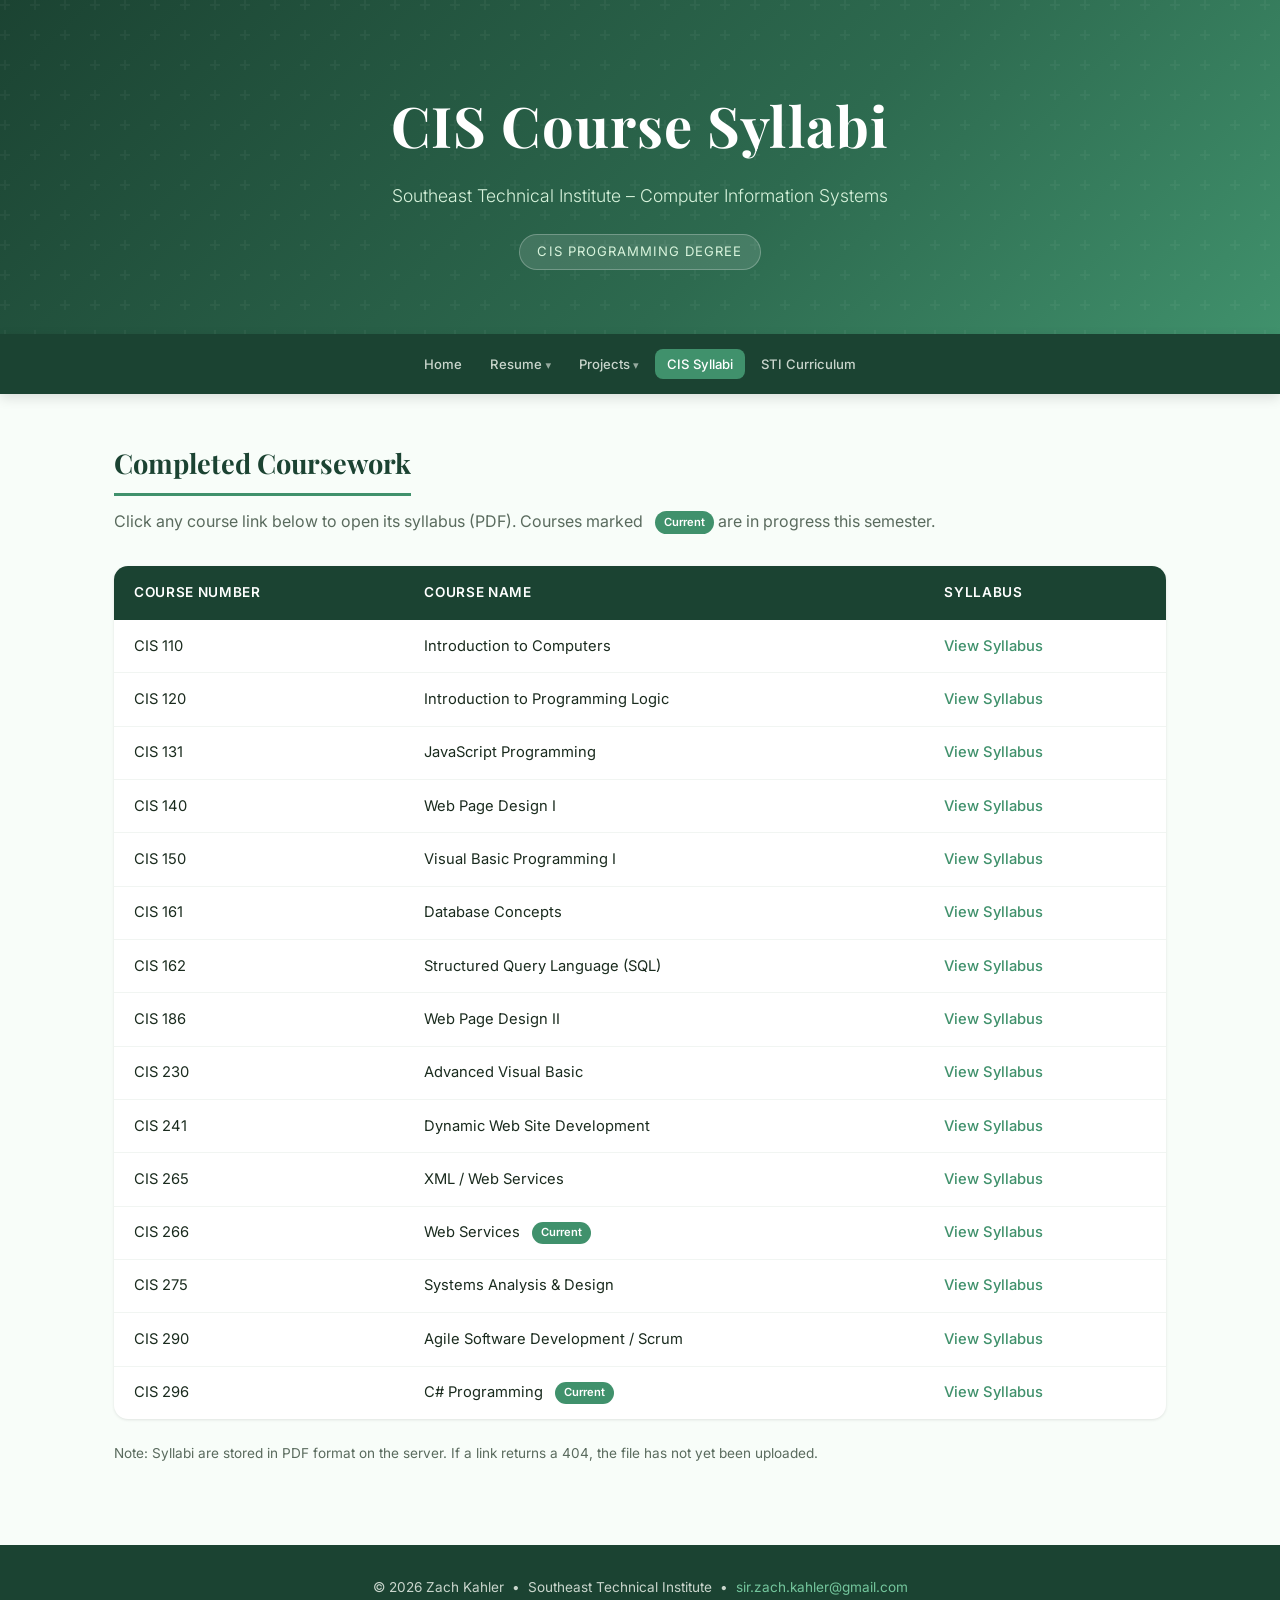
==== CIS_Syllabi.html @ d3eefd61 "Initial portfolio upload" ====
<!DOCTYPE html>
<html lang="en">
<head>
  <meta charset="UTF-8" />
  <meta name="viewport" content="width=device-width, initial-scale=1.0" />
  <title>CIS Syllabi – Zach Kahler</title>
  <link rel="stylesheet" href="style.css" />
</head>
<body>

  <!-- ── Hero ── -->
  <header class="hero">
    <h1>CIS Course Syllabi</h1>
    <p class="subtitle">Southeast Technical Institute &ndash; Computer Information Systems</p>
    <div class="hero-badge">CIS Programming Degree</div>
  </header>

  <!-- ── Navigation ── -->
  <nav>
    <div class="nav-inner">
      <ul class="nav-links">
        <li><a href="index.html">Home</a></li>
        <li class="nav-dropdown">
          <a href="ZachKahlerResume.pdf" target="_blank">Resume</a>
          <ul class="dropdown-menu">
            <li><a href="ZachKahlerResume.pdf" target="_blank">PDF Resume</a></li>
            <li><a href="ZachKahlerResume_Matrix.html" target="_blank">HTML Resume</a></li>
          </ul>
        </li>
        <li class="nav-dropdown">
          <a href="projects.html">Projects</a>
          <ul class="dropdown-menu">
            <li><a href="projects.html">Advanced Projects</a></li>
            <li><a href="csharp_projects.html">C# Projects</a></li>
            <li><a href="dynamic_projects.html">Dynamic Projects</a></li>
            <li><a href="webservices_projects.html">Web Services</a></li>
          </ul>
        </li>
        <li><a href="CIS_Syllabi.html" class="active">CIS Syllabi</a></li>
        <li><a href="http://catalog.southeasttech.edu/preview_program.php?catoid=17&poid=2004&hl=%22programming%22" target="_blank">STI Curriculum</a></li>
      </ul>
    </div>
  </nav>

  <!-- ── Main Content ── -->
  <main>
    <h2 class="section-title">Completed Coursework</h2>
    <p class="section-subtitle">
      Click any course link below to open its syllabus (PDF). Courses marked
      <span class="badge-current">Current</span> are in progress this semester.
    </p>

    <table class="syllabi-table">
      <thead>
        <tr>
          <th>Course Number</th>
          <th>Course Name</th>
          <th>Syllabus</th>
        </tr>
      </thead>
      <tbody>

        <!-- ── Replace each syllabi/CIS_XXX.pdf href with the actual path to your syllabus PDFs ── -->

        <tr>
          <td>CIS 110</td>
          <td>Introduction to Computers</td>
          <td><a href="syllabi/CIS_110.pdf" target="_blank">View Syllabus</a></td>
        </tr>
        <tr>
          <td>CIS 120</td>
          <td>Introduction to Programming Logic</td>
          <td><a href="syllabi/CIS_120.pdf" target="_blank">View Syllabus</a></td>
        </tr>
        <tr>
          <td>CIS 131</td>
          <td>JavaScript Programming</td>
          <td><a href="syllabi/CIS_131.pdf" target="_blank">View Syllabus</a></td>
        </tr>
        <tr>
          <td>CIS 140</td>
          <td>Web Page Design I</td>
          <td><a href="syllabi/CIS_140.pdf" target="_blank">View Syllabus</a></td>
        </tr>
        <tr>
          <td>CIS 150</td>
          <td>Visual Basic Programming I</td>
          <td><a href="syllabi/CIS_150.pdf" target="_blank">View Syllabus</a></td>
        </tr>
        <tr>
          <td>CIS 161</td>
          <td>Database Concepts</td>
          <td><a href="syllabi/CIS_161.pdf" target="_blank">View Syllabus</a></td>
        </tr>
        <tr>
          <td>CIS 162</td>
          <td>Structured Query Language (SQL)</td>
          <td><a href="syllabi/CIS_162.pdf" target="_blank">View Syllabus</a></td>
        </tr>
        <tr>
          <td>CIS 186</td>
          <td>Web Page Design II</td>
          <td><a href="syllabi/CIS_186.pdf" target="_blank">View Syllabus</a></td>
        </tr>
        <tr>
          <td>CIS 230</td>
          <td>Advanced Visual Basic</td>
          <td><a href="syllabi/CIS_230.pdf" target="_blank">View Syllabus</a></td>
        </tr>
        <tr>
          <td>CIS 241</td>
          <td>Dynamic Web Site Development</td>
          <td><a href="syllabi/CIS_241.pdf" target="_blank">View Syllabus</a></td>
        </tr>
        <tr>
          <td>CIS 265</td>
          <td>XML / Web Services</td>
          <td><a href="syllabi/CIS_265.pdf" target="_blank">View Syllabus</a></td>
        </tr>
        <tr>
          <td>CIS 266</td>
          <td>Web Services <span class="badge-current">Current</span></td>
          <td><a href="syllabi/CIS_266.pdf" target="_blank">View Syllabus</a></td>
        </tr>
        <tr>
          <td>CIS 275</td>
          <td>Systems Analysis &amp; Design</td>
          <td><a href="syllabi/CIS_275.pdf" target="_blank">View Syllabus</a></td>
        </tr>
        <tr>
          <td>CIS 290</td>
          <td>Agile Software Development / Scrum</td>
          <td><a href="syllabi/CIS_290.pdf" target="_blank">View Syllabus</a></td>
        </tr>
        <tr>
          <td>CIS 296</td>
          <td>C# Programming <span class="badge-current">Current</span></td>
          <td><a href="syllabi/CIS_296.pdf" target="_blank">View Syllabus</a></td>
        </tr>

      </tbody>
    </table>

    <p style="margin-top:1.5rem; font-size:.85rem; color:var(--gray-600);">
      Note: Syllabi are stored in PDF format on the server. If a link returns a 404, the file has not yet been uploaded.
    </p>
  </main>

  <!-- ── Footer ── -->
  <footer>
    <p>&copy; 2026 Zach Kahler &nbsp;&bull;&nbsp; Southeast Technical Institute &nbsp;&bull;&nbsp;
      <a href="mailto:sir.zach.kahler@gmail.com">sir.zach.kahler@gmail.com</a>
    </p>
  </footer>

</body>
</html>
---- style.css ----
@import url('https://fonts.googleapis.com/css2?family=Inter:wght@300;400;500;600;700&family=Playfair+Display:wght@700&display=swap');

:root {
  --green-dark:   #1b4332;
  --green-mid:    #2d6a4f;
  --green-accent: #40916c;
  --green-light:  #74c69d;
  --green-pale:   #d8f3dc;
  --white:        #ffffff;
  --off-white:    #f8fdf9;
  --gray-100:     #f1f5f2;
  --gray-300:     #c9d5cc;
  --gray-600:     #5a6b5e;
  --gray-900:     #1a2b1e;
  --shadow-sm:    0 1px 3px rgba(0,0,0,.10);
  --shadow-md:    0 4px 12px rgba(0,0,0,.12);
  --shadow-lg:    0 8px 28px rgba(0,0,0,.15);
  --radius:       8px;
  --radius-lg:    14px;
}

*, *::before, *::after { box-sizing: border-box; margin: 0; padding: 0; }

html { scroll-behavior: smooth; }

body {
  font-family: 'Inter', system-ui, sans-serif;
  background: var(--off-white);
  color: var(--gray-900);
  line-height: 1.6;
}

/* ── Navigation ─────────────────────────────── */
nav {
  position: sticky;
  top: 0;
  z-index: 100;
  background: var(--green-dark);
  box-shadow: var(--shadow-md);
}

.nav-inner {
  max-width: 1100px;
  margin: 0 auto;
  padding: 0 1.5rem;
  display: flex;
  align-items: center;
  justify-content: center;
  height: 60px;
}

.nav-brand {
  font-family: 'Playfair Display', serif;
  color: var(--green-light);
  font-size: 1.15rem;
  text-decoration: none;
  letter-spacing: .03em;
  white-space: nowrap;
}

.nav-links {
  display: flex;
  list-style: none;
  gap: .25rem;
  flex-wrap: wrap;
}

.nav-links a {
  color: var(--gray-300);
  text-decoration: none;
  font-size: .82rem;
  font-weight: 500;
  padding: .45rem .75rem;
  border-radius: var(--radius);
  transition: background .18s, color .18s;
  white-space: nowrap;
}

.nav-links a:hover,
.nav-links a.active {
  background: var(--green-accent);
  color: var(--white);
}

/* ── Dropdown ────────────────────────────────── */
.nav-dropdown {
  position: relative;
}

.nav-dropdown > a::after {
  content: ' ▾';
  font-size: .7rem;
  opacity: .7;
}

.dropdown-menu {
  display: none;
  position: absolute;
  top: calc(100% + 4px);
  left: 0;
  background: var(--green-dark);
  border: 1px solid rgba(255,255,255,.1);
  border-radius: var(--radius);
  box-shadow: var(--shadow-lg);
  list-style: none;
  min-width: 170px;
  padding: .3rem 0;
  z-index: 200;
}

.nav-dropdown:hover .dropdown-menu {
  display: block;
}

.dropdown-menu li a {
  display: block;
  padding: .5rem 1rem;
  border-radius: 0;
  white-space: nowrap;
}

.dropdown-menu li a:hover {
  background: var(--green-accent);
  color: var(--white);
}

/* ── Hero / Header ───────────────────────────── */
header.hero {
  background: linear-gradient(135deg, var(--green-dark) 0%, var(--green-mid) 60%, var(--green-accent) 100%);
  color: var(--white);
  padding: 5rem 1.5rem 4rem;
  text-align: center;
  position: relative;
  overflow: hidden;
}

header.hero::before {
  content: '';
  position: absolute;
  inset: 0;
  background: url("data:image/svg+xml,%3Csvg width='60' height='60' viewBox='0 0 60 60' xmlns='http://www.w3.org/2000/svg'%3E%3Cg fill='none' fill-rule='evenodd'%3E%3Cg fill='%23ffffff' fill-opacity='0.04'%3E%3Cpath d='M36 34v-4h-2v4h-4v2h4v4h2v-4h4v-2h-4zm0-30V0h-2v4h-4v2h4v4h2V6h4V4h-4zM6 34v-4H4v4H0v2h4v4h2v-4h4v-2H6zM6 4V0H4v4H0v2h4v4h2V6h4V4H6z'/%3E%3C/g%3E%3C/g%3E%3C/svg%3E");
}

header.hero h1 {
  font-family: 'Playfair Display', serif;
  font-size: clamp(2.2rem, 5vw, 3.5rem);
  letter-spacing: .02em;
  position: relative;
}

header.hero p.subtitle {
  margin-top: .75rem;
  font-size: 1.1rem;
  color: var(--green-pale);
  font-weight: 300;
  position: relative;
}

header.hero .hero-badge {
  display: inline-block;
  margin-top: 1.5rem;
  padding: .4rem 1.1rem;
  background: rgba(255,255,255,.12);
  border: 1px solid rgba(255,255,255,.25);
  border-radius: 50px;
  font-size: .82rem;
  letter-spacing: .08em;
  text-transform: uppercase;
  color: var(--green-pale);
  position: relative;
}

/* ── Page Content Container ──────────────────── */
main {
  max-width: 1100px;
  margin: 0 auto;
  padding: 3rem 1.5rem 5rem;
}

/* ── Section Headings ────────────────────────── */
.section-title {
  font-family: 'Playfair Display', serif;
  font-size: 1.7rem;
  color: var(--green-dark);
  margin-bottom: .4rem;
  padding-bottom: .5rem;
  border-bottom: 3px solid var(--green-accent);
  display: inline-block;
}

.section-subtitle {
  color: var(--gray-600);
  margin-bottom: 2rem;
  margin-top: .4rem;
}

/* ── Cards ───────────────────────────────────── */
.card-grid {
  display: grid;
  grid-template-columns: repeat(auto-fill, minmax(280px, 1fr));
  gap: 1.5rem;
  margin-top: 1.5rem;
}

.card {
  background: var(--white);
  border-radius: var(--radius-lg);
  padding: 1.75rem;
  box-shadow: var(--shadow-sm);
  border: 1px solid var(--gray-100);
  transition: transform .2s, box-shadow .2s;
}

.card:hover {
  transform: translateY(-3px);
  box-shadow: var(--shadow-md);
}

.card-icon {
  width: 48px;
  height: 48px;
  border-radius: var(--radius);
  background: var(--green-pale);
  display: flex;
  align-items: center;
  justify-content: center;
  margin-bottom: 1rem;
  font-size: 1.4rem;
}

.card h3 {
  font-size: 1.05rem;
  font-weight: 600;
  color: var(--green-dark);
  margin-bottom: .5rem;
}

.card p {
  font-size: .9rem;
  color: var(--gray-600);
  line-height: 1.55;
}

/* ── Buttons / Links ─────────────────────────── */
.btn {
  display: inline-flex;
  align-items: center;
  gap: .45rem;
  margin-top: 1.1rem;
  padding: .55rem 1.2rem;
  background: var(--green-accent);
  color: var(--white);
  text-decoration: none;
  border-radius: var(--radius);
  font-size: .85rem;
  font-weight: 600;
  transition: background .18s, transform .15s;
}

.btn:hover {
  background: var(--green-mid);
  transform: translateY(-1px);
}

.btn-outline {
  background: transparent;
  color: var(--green-accent);
  border: 2px solid var(--green-accent);
}

.btn-outline:hover {
  background: var(--green-pale);
  color: var(--green-mid);
}

/* ── About / Bio Section ─────────────────────── */
.bio-block {
  background: var(--white);
  border-radius: var(--radius-lg);
  padding: 2.5rem;
  box-shadow: var(--shadow-sm);
  border-left: 5px solid var(--green-accent);
  margin-top: 1.5rem;
}

.bio-block p {
  color: var(--gray-600);
  font-size: .97rem;
  line-height: 1.75;
}

/* ── Skills Chips ────────────────────────────── */
.chip-list {
  display: flex;
  flex-wrap: wrap;
  gap: .5rem;
  margin-top: 1rem;
}

.chip {
  background: var(--green-pale);
  color: var(--green-dark);
  padding: .3rem .8rem;
  border-radius: 50px;
  font-size: .8rem;
  font-weight: 500;
}

/* ── Syllabus Table ──────────────────────────── */
.syllabi-table {
  width: 100%;
  border-collapse: collapse;
  margin-top: 1.5rem;
  background: var(--white);
  border-radius: var(--radius-lg);
  overflow: hidden;
  box-shadow: var(--shadow-sm);
}

.syllabi-table thead {
  background: var(--green-dark);
  color: var(--white);
}

.syllabi-table th {
  padding: 1rem 1.25rem;
  text-align: left;
  font-size: .85rem;
  font-weight: 600;
  letter-spacing: .05em;
  text-transform: uppercase;
}

.syllabi-table td {
  padding: .9rem 1.25rem;
  font-size: .92rem;
  border-bottom: 1px solid var(--gray-100);
  vertical-align: middle;
}

.syllabi-table tbody tr:last-child td { border-bottom: none; }

.syllabi-table tbody tr:hover { background: var(--green-pale); }

.syllabi-table a {
  color: var(--green-accent);
  text-decoration: none;
  font-weight: 500;
}

.syllabi-table a:hover {
  color: var(--green-dark);
  text-decoration: underline;
}

.badge-current {
  display: inline-block;
  padding: .15rem .55rem;
  background: var(--green-accent);
  color: var(--white);
  border-radius: 50px;
  font-size: .7rem;
  font-weight: 600;
  margin-left: .5rem;
  vertical-align: middle;
}

/* ── Projects Page ───────────────────────────── */
.project-card {
  background: var(--white);
  border-radius: var(--radius-lg);
  overflow: hidden;
  box-shadow: var(--shadow-sm);
  border: 1px solid var(--gray-100);
  transition: transform .2s, box-shadow .2s;
}

.project-card:hover {
  transform: translateY(-3px);
  box-shadow: var(--shadow-md);
}

.project-card-header {
  background: linear-gradient(135deg, var(--green-dark), var(--green-accent));
  padding: 1.5rem;
  color: var(--white);
}

.project-card-header h3 {
  font-size: 1.1rem;
  font-weight: 600;
  margin-bottom: .25rem;
}

.project-card-header p {
  font-size: .82rem;
  color: var(--green-pale);
  opacity: .9;
}

.project-card-body {
  padding: 1.5rem;
}

.project-card-body p {
  font-size: .9rem;
  color: var(--gray-600);
  line-height: 1.6;
  margin-bottom: 1rem;
}

/* ── Footer ──────────────────────────────────── */
footer {
  background: var(--green-dark);
  color: var(--gray-300);
  text-align: center;
  padding: 2rem 1.5rem;
  font-size: .85rem;
}

footer a {
  color: var(--green-light);
  text-decoration: none;
}

footer a:hover { text-decoration: underline; }

/* ── Utility ─────────────────────────────────── */
.mt-3 { margin-top: 3rem; }
.mb-2 { margin-bottom: 2rem; }
.text-center { text-align: center; }
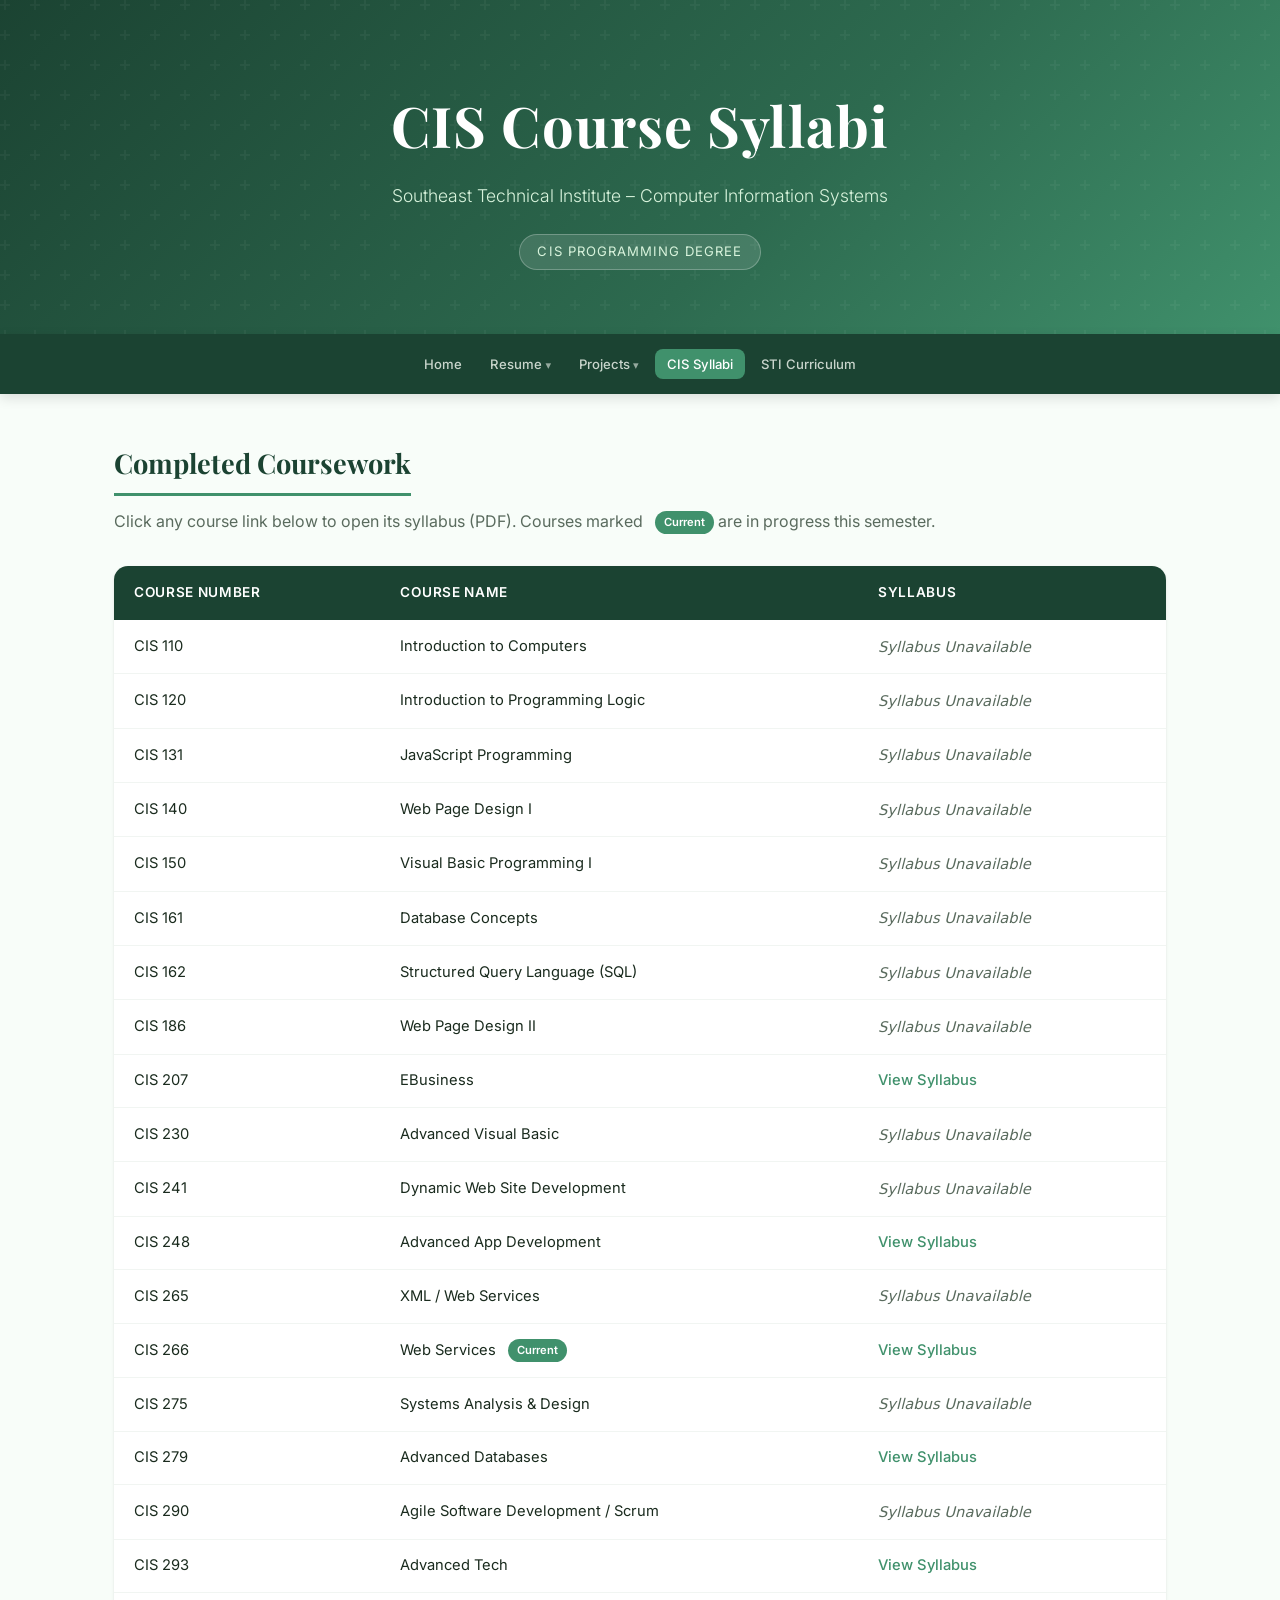
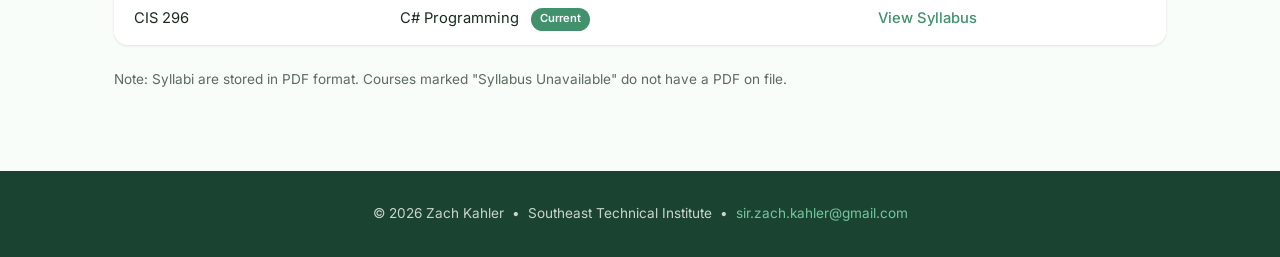
==== commit 96a41659: "Add syllabus PDFs, update syllabi page links, add GitHub Pages URLs to submission files" ====
--- a/CIS_Syllabi.html
+++ b/CIS_Syllabi.html
@@ -60,89 +60,107 @@
       </thead>
       <tbody>
 
-        <!-- ── Replace each syllabi/CIS_XXX.pdf href with the actual path to your syllabus PDFs ── -->
-
         <tr>
           <td>CIS 110</td>
           <td>Introduction to Computers</td>
-          <td><a href="syllabi/CIS_110.pdf" target="_blank">View Syllabus</a></td>
+          <td><span style="color:var(--gray-600);font-style:italic;">Syllabus Unavailable</span></td>
         </tr>
         <tr>
           <td>CIS 120</td>
           <td>Introduction to Programming Logic</td>
-          <td><a href="syllabi/CIS_120.pdf" target="_blank">View Syllabus</a></td>
+          <td><span style="color:var(--gray-600);font-style:italic;">Syllabus Unavailable</span></td>
         </tr>
         <tr>
           <td>CIS 131</td>
           <td>JavaScript Programming</td>
-          <td><a href="syllabi/CIS_131.pdf" target="_blank">View Syllabus</a></td>
+          <td><span style="color:var(--gray-600);font-style:italic;">Syllabus Unavailable</span></td>
         </tr>
         <tr>
           <td>CIS 140</td>
           <td>Web Page Design I</td>
-          <td><a href="syllabi/CIS_140.pdf" target="_blank">View Syllabus</a></td>
+          <td><span style="color:var(--gray-600);font-style:italic;">Syllabus Unavailable</span></td>
         </tr>
         <tr>
           <td>CIS 150</td>
           <td>Visual Basic Programming I</td>
-          <td><a href="syllabi/CIS_150.pdf" target="_blank">View Syllabus</a></td>
+          <td><span style="color:var(--gray-600);font-style:italic;">Syllabus Unavailable</span></td>
         </tr>
         <tr>
           <td>CIS 161</td>
           <td>Database Concepts</td>
-          <td><a href="syllabi/CIS_161.pdf" target="_blank">View Syllabus</a></td>
+          <td><span style="color:var(--gray-600);font-style:italic;">Syllabus Unavailable</span></td>
         </tr>
         <tr>
           <td>CIS 162</td>
           <td>Structured Query Language (SQL)</td>
-          <td><a href="syllabi/CIS_162.pdf" target="_blank">View Syllabus</a></td>
+          <td><span style="color:var(--gray-600);font-style:italic;">Syllabus Unavailable</span></td>
         </tr>
         <tr>
           <td>CIS 186</td>
           <td>Web Page Design II</td>
-          <td><a href="syllabi/CIS_186.pdf" target="_blank">View Syllabus</a></td>
+          <td><span style="color:var(--gray-600);font-style:italic;">Syllabus Unavailable</span></td>
+        </tr>
+        <tr>
+          <td>CIS 207</td>
+          <td>EBusiness</td>
+          <td><a href="CIS_Syllabus/CIS207_Syllabus.pdf" target="_blank">View Syllabus</a></td>
         </tr>
         <tr>
           <td>CIS 230</td>
           <td>Advanced Visual Basic</td>
-          <td><a href="syllabi/CIS_230.pdf" target="_blank">View Syllabus</a></td>
+          <td><span style="color:var(--gray-600);font-style:italic;">Syllabus Unavailable</span></td>
         </tr>
         <tr>
           <td>CIS 241</td>
           <td>Dynamic Web Site Development</td>
-          <td><a href="syllabi/CIS_241.pdf" target="_blank">View Syllabus</a></td>
+          <td><span style="color:var(--gray-600);font-style:italic;">Syllabus Unavailable</span></td>
+        </tr>
+        <tr>
+          <td>CIS 248</td>
+          <td>Advanced App Development</td>
+          <td><a href="CIS_Syllabus/CIS248_Syllabus.pdf" target="_blank">View Syllabus</a></td>
         </tr>
         <tr>
           <td>CIS 265</td>
           <td>XML / Web Services</td>
-          <td><a href="syllabi/CIS_265.pdf" target="_blank">View Syllabus</a></td>
+          <td><span style="color:var(--gray-600);font-style:italic;">Syllabus Unavailable</span></td>
         </tr>
         <tr>
           <td>CIS 266</td>
           <td>Web Services <span class="badge-current">Current</span></td>
-          <td><a href="syllabi/CIS_266.pdf" target="_blank">View Syllabus</a></td>
+          <td><a href="CIS_Syllabus/CIS266_Syllabus.pdf" target="_blank">View Syllabus</a></td>
         </tr>
         <tr>
           <td>CIS 275</td>
           <td>Systems Analysis &amp; Design</td>
-          <td><a href="syllabi/CIS_275.pdf" target="_blank">View Syllabus</a></td>
+          <td><span style="color:var(--gray-600);font-style:italic;">Syllabus Unavailable</span></td>
+        </tr>
+        <tr>
+          <td>CIS 279</td>
+          <td>Advanced Databases</td>
+          <td><a href="CIS_Syllabus/CIS279_Syllabus.pdf" target="_blank">View Syllabus</a></td>
         </tr>
         <tr>
           <td>CIS 290</td>
           <td>Agile Software Development / Scrum</td>
-          <td><a href="syllabi/CIS_290.pdf" target="_blank">View Syllabus</a></td>
+          <td><span style="color:var(--gray-600);font-style:italic;">Syllabus Unavailable</span></td>
+        </tr>
+        <tr>
+          <td>CIS 293</td>
+          <td>Advanced Tech</td>
+          <td><a href="CIS_Syllabus/CIS293_Syllabus.pdf" target="_blank">View Syllabus</a></td>
         </tr>
         <tr>
           <td>CIS 296</td>
           <td>C# Programming <span class="badge-current">Current</span></td>
-          <td><a href="syllabi/CIS_296.pdf" target="_blank">View Syllabus</a></td>
+          <td><a href="CIS_Syllabus/CIS296_Syllabus.pdf" target="_blank">View Syllabus</a></td>
         </tr>
 
       </tbody>
     </table>
 
     <p style="margin-top:1.5rem; font-size:.85rem; color:var(--gray-600);">
-      Note: Syllabi are stored in PDF format on the server. If a link returns a 404, the file has not yet been uploaded.
+      Note: Syllabi are stored in PDF format. Courses marked "Syllabus Unavailable" do not have a PDF on file.
     </p>
   </main>
 
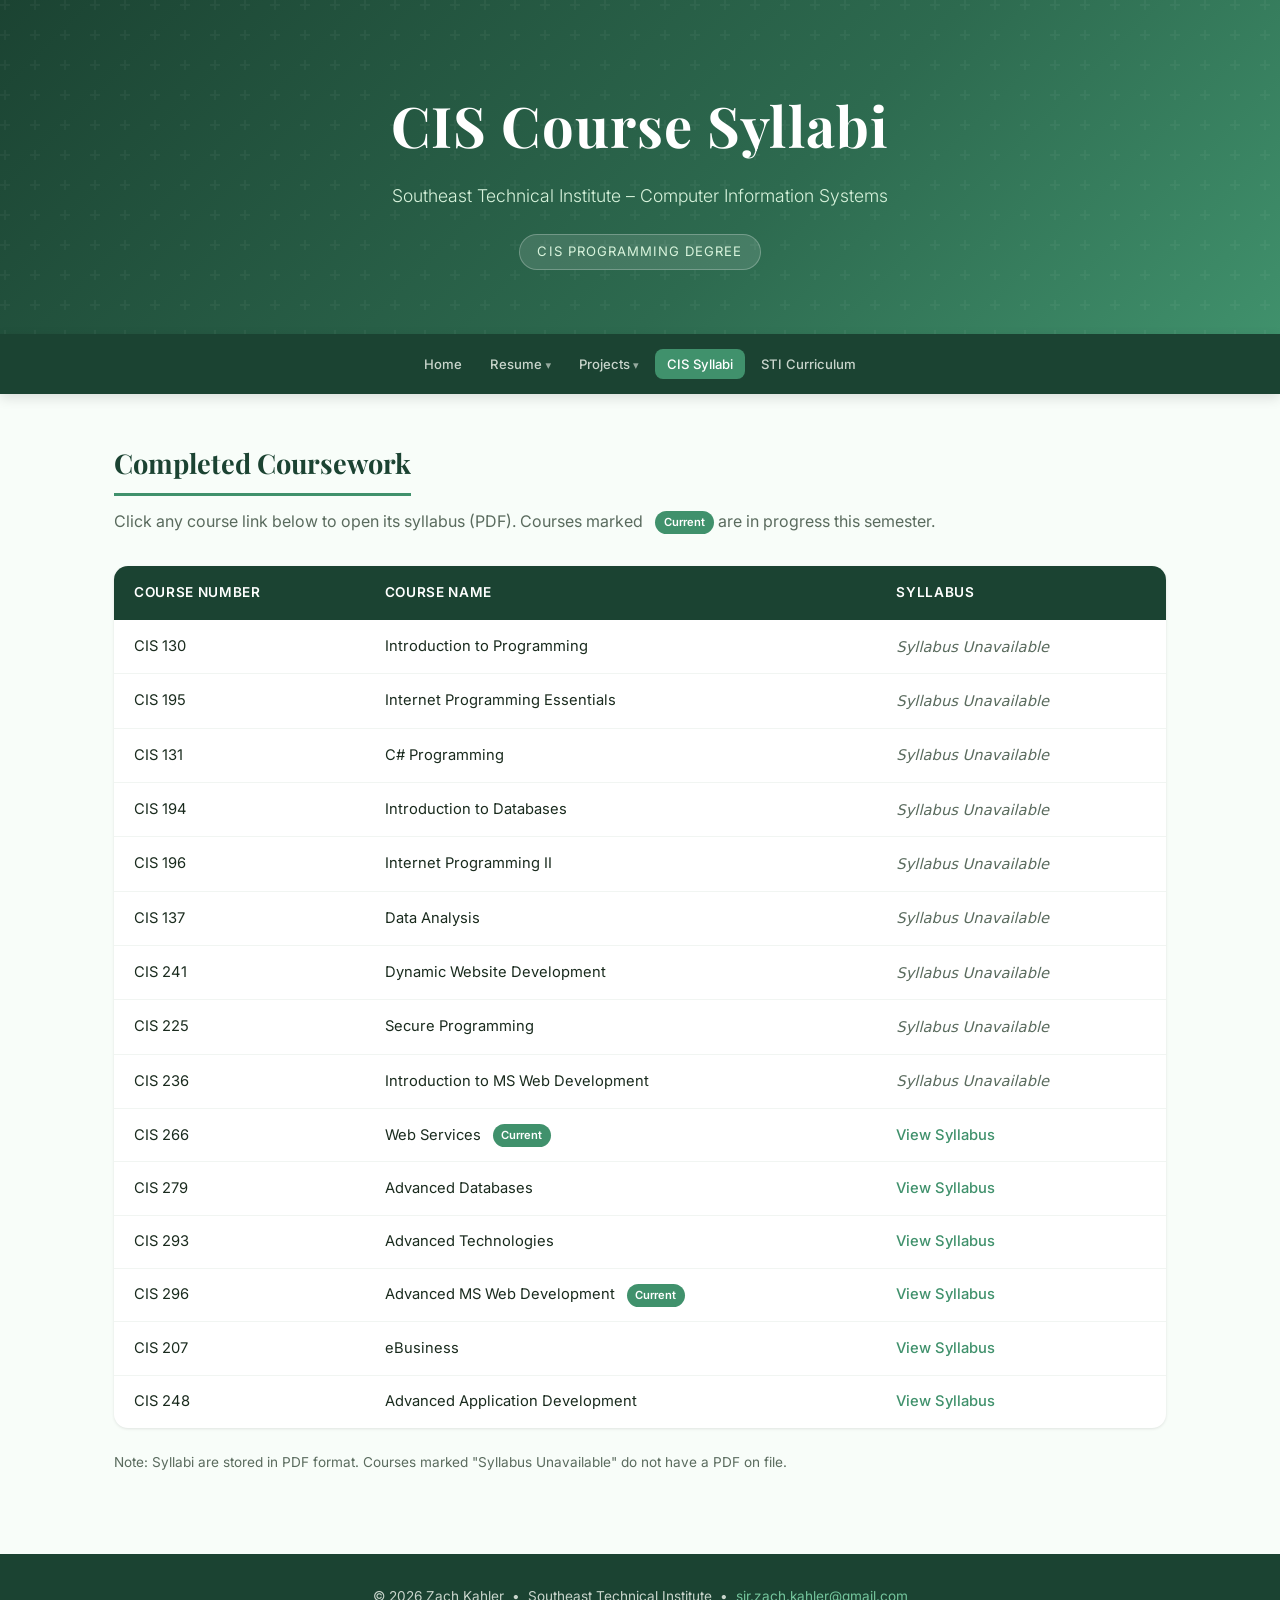
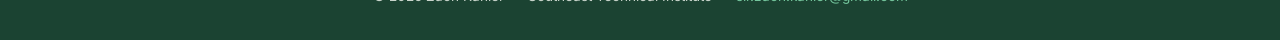
==== commit 16a02115: "Update syllabi table to match actual CIS curriculum" ====
--- a/CIS_Syllabi.html
+++ b/CIS_Syllabi.html
@@ -37,7 +37,7 @@
           </ul>
         </li>
         <li><a href="CIS_Syllabi.html" class="active">CIS Syllabi</a></li>
-        <li><a href="http://catalog.southeasttech.edu/preview_program.php?catoid=17&poid=2004&hl=%22programming%22" target="_blank">STI Curriculum</a></li>
+        <li><a href="https://catalog.southeasttech.edu/preview_program.php?catoid=33&poid=4117&hl=%22computer+programming%22&returnto=search" target="_blank">STI Curriculum</a></li>
       </ul>
     </div>
   </nav>
@@ -61,68 +61,48 @@
       <tbody>
 
         <tr>
-          <td>CIS 110</td>
-          <td>Introduction to Computers</td>
+          <td>CIS 130</td>
+          <td>Introduction to Programming</td>
           <td><span style="color:var(--gray-600);font-style:italic;">Syllabus Unavailable</span></td>
         </tr>
         <tr>
-          <td>CIS 120</td>
-          <td>Introduction to Programming Logic</td>
+          <td>CIS 195</td>
+          <td>Internet Programming Essentials</td>
           <td><span style="color:var(--gray-600);font-style:italic;">Syllabus Unavailable</span></td>
         </tr>
         <tr>
           <td>CIS 131</td>
-          <td>JavaScript Programming</td>
+          <td>C# Programming</td>
           <td><span style="color:var(--gray-600);font-style:italic;">Syllabus Unavailable</span></td>
         </tr>
         <tr>
-          <td>CIS 140</td>
-          <td>Web Page Design I</td>
+          <td>CIS 194</td>
+          <td>Introduction to Databases</td>
           <td><span style="color:var(--gray-600);font-style:italic;">Syllabus Unavailable</span></td>
         </tr>
         <tr>
-          <td>CIS 150</td>
-          <td>Visual Basic Programming I</td>
+          <td>CIS 196</td>
+          <td>Internet Programming II</td>
           <td><span style="color:var(--gray-600);font-style:italic;">Syllabus Unavailable</span></td>
         </tr>
         <tr>
-          <td>CIS 161</td>
-          <td>Database Concepts</td>
-          <td><span style="color:var(--gray-600);font-style:italic;">Syllabus Unavailable</span></td>
-        </tr>
-        <tr>
-          <td>CIS 162</td>
-          <td>Structured Query Language (SQL)</td>
-          <td><span style="color:var(--gray-600);font-style:italic;">Syllabus Unavailable</span></td>
-        </tr>
-        <tr>
-          <td>CIS 186</td>
-          <td>Web Page Design II</td>
-          <td><span style="color:var(--gray-600);font-style:italic;">Syllabus Unavailable</span></td>
-        </tr>
-        <tr>
-          <td>CIS 207</td>
-          <td>EBusiness</td>
-          <td><a href="CIS_Syllabus/CIS207_Syllabus.pdf" target="_blank">View Syllabus</a></td>
-        </tr>
-        <tr>
-          <td>CIS 230</td>
-          <td>Advanced Visual Basic</td>
+          <td>CIS 137</td>
+          <td>Data Analysis</td>
           <td><span style="color:var(--gray-600);font-style:italic;">Syllabus Unavailable</span></td>
         </tr>
         <tr>
           <td>CIS 241</td>
-          <td>Dynamic Web Site Development</td>
+          <td>Dynamic Website Development</td>
           <td><span style="color:var(--gray-600);font-style:italic;">Syllabus Unavailable</span></td>
         </tr>
         <tr>
-          <td>CIS 248</td>
-          <td>Advanced App Development</td>
-          <td><a href="CIS_Syllabus/CIS248_Syllabus.pdf" target="_blank">View Syllabus</a></td>
+          <td>CIS 225</td>
+          <td>Secure Programming</td>
+          <td><span style="color:var(--gray-600);font-style:italic;">Syllabus Unavailable</span></td>
         </tr>
         <tr>
-          <td>CIS 265</td>
-          <td>XML / Web Services</td>
+          <td>CIS 236</td>
+          <td>Introduction to MS Web Development</td>
           <td><span style="color:var(--gray-600);font-style:italic;">Syllabus Unavailable</span></td>
         </tr>
         <tr>
@@ -131,29 +111,29 @@
           <td><a href="CIS_Syllabus/CIS266_Syllabus.pdf" target="_blank">View Syllabus</a></td>
         </tr>
         <tr>
-          <td>CIS 275</td>
-          <td>Systems Analysis &amp; Design</td>
-          <td><span style="color:var(--gray-600);font-style:italic;">Syllabus Unavailable</span></td>
-        </tr>
-        <tr>
           <td>CIS 279</td>
           <td>Advanced Databases</td>
           <td><a href="CIS_Syllabus/CIS279_Syllabus.pdf" target="_blank">View Syllabus</a></td>
         </tr>
         <tr>
-          <td>CIS 290</td>
-          <td>Agile Software Development / Scrum</td>
-          <td><span style="color:var(--gray-600);font-style:italic;">Syllabus Unavailable</span></td>
-        </tr>
-        <tr>
           <td>CIS 293</td>
-          <td>Advanced Tech</td>
+          <td>Advanced Technologies</td>
           <td><a href="CIS_Syllabus/CIS293_Syllabus.pdf" target="_blank">View Syllabus</a></td>
         </tr>
         <tr>
           <td>CIS 296</td>
-          <td>C# Programming <span class="badge-current">Current</span></td>
+          <td>Advanced MS Web Development <span class="badge-current">Current</span></td>
           <td><a href="CIS_Syllabus/CIS296_Syllabus.pdf" target="_blank">View Syllabus</a></td>
+        </tr>
+        <tr>
+          <td>CIS 207</td>
+          <td>eBusiness</td>
+          <td><a href="CIS_Syllabus/CIS207_Syllabus.pdf" target="_blank">View Syllabus</a></td>
+        </tr>
+        <tr>
+          <td>CIS 248</td>
+          <td>Advanced Application Development</td>
+          <td><a href="CIS_Syllabus/CIS248_Syllabus.pdf" target="_blank">View Syllabus</a></td>
         </tr>
 
       </tbody>
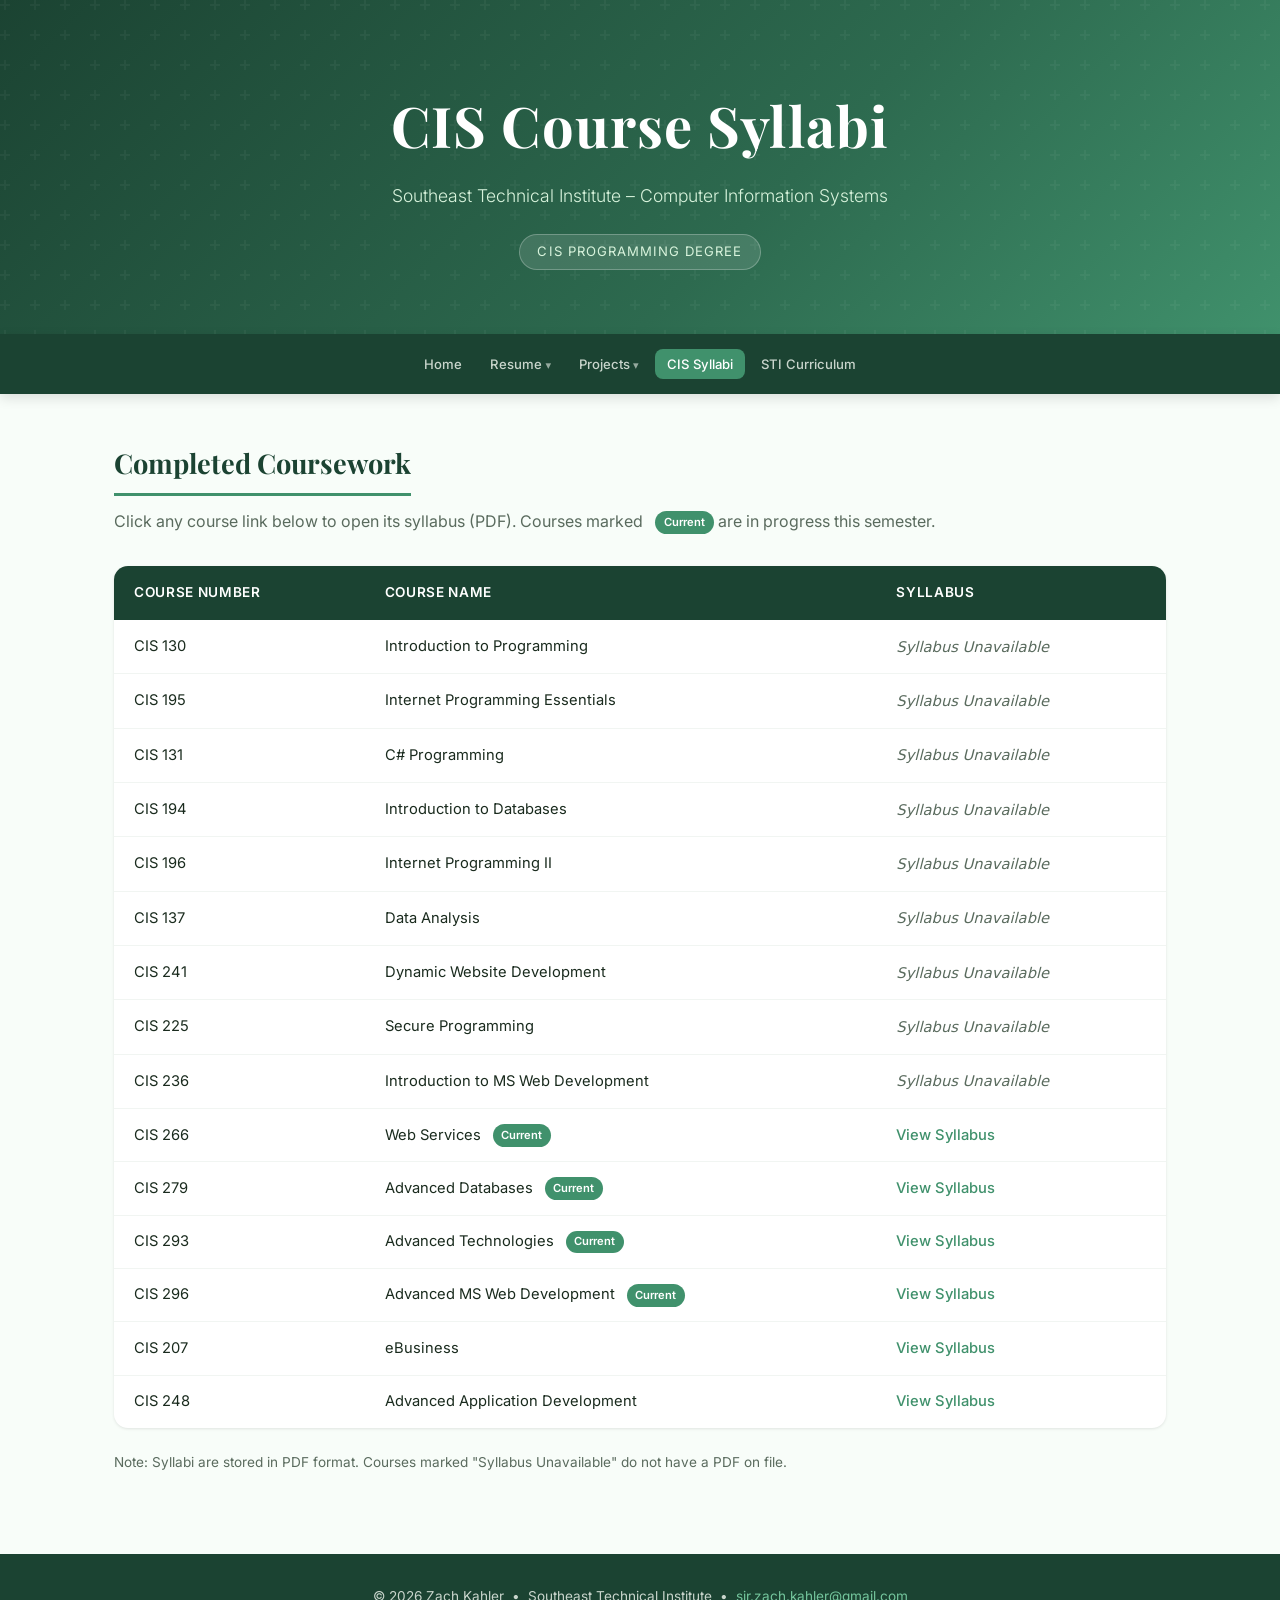
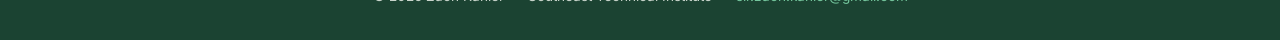
==== commit 25b3e5af: "Mark CIS 279 and CIS 293 as current semester courses Co-Authored-By: Claude Sonnet 4.6 <noreply@anth" ====
--- a/CIS_Syllabi.html
+++ b/CIS_Syllabi.html
@@ -28,7 +28,7 @@
           </ul>
         </li>
         <li class="nav-dropdown">
-          <a href="projects.html">Projects</a>
+          <a href="all_projects.html">Projects</a>
           <ul class="dropdown-menu">
             <li><a href="projects.html">Advanced Projects</a></li>
             <li><a href="csharp_projects.html">C# Projects</a></li>
@@ -112,12 +112,12 @@
         </tr>
         <tr>
           <td>CIS 279</td>
-          <td>Advanced Databases</td>
+          <td>Advanced Databases <span class="badge-current">Current</span></td>
           <td><a href="CIS_Syllabus/CIS279_Syllabus.pdf" target="_blank">View Syllabus</a></td>
         </tr>
         <tr>
           <td>CIS 293</td>
-          <td>Advanced Technologies</td>
+          <td>Advanced Technologies <span class="badge-current">Current</span></td>
           <td><a href="CIS_Syllabus/CIS293_Syllabus.pdf" target="_blank">View Syllabus</a></td>
         </tr>
         <tr>
--- a/style.css
+++ b/style.css
@@ -425,6 +425,195 @@
 
 footer a:hover { text-decoration: underline; }
 
+/* ── Screenshot Gallery ──────────────────────── */
+.screenshot-grid {
+  display: grid;
+  grid-template-columns: repeat(auto-fill, minmax(320px, 1fr));
+  gap: 1.5rem;
+  margin-top: 1.5rem;
+}
+
+.screenshot-item {
+  background: var(--white);
+  border-radius: var(--radius-lg);
+  overflow: hidden;
+  box-shadow: var(--shadow-sm);
+  border: 1px solid var(--gray-100);
+  transition: transform .2s, box-shadow .2s;
+}
+
+.screenshot-item:hover {
+  transform: translateY(-3px);
+  box-shadow: var(--shadow-md);
+}
+
+.screenshot-item img {
+  width: 100%;
+  height: 220px;
+  object-fit: cover;
+  object-position: top;
+  display: block;
+  border-bottom: 1px solid var(--gray-100);
+}
+
+.screenshot-placeholder {
+  width: 100%;
+  height: 220px;
+  background: var(--gray-100);
+  display: flex;
+  flex-direction: column;
+  align-items: center;
+  justify-content: center;
+  gap: .5rem;
+  color: var(--gray-600);
+  font-size: .8rem;
+  border-bottom: 1px solid var(--gray-100);
+}
+
+.screenshot-placeholder span {
+  font-size: 2rem;
+}
+
+.screenshot-caption {
+  padding: .75rem 1rem;
+  font-size: .85rem;
+  font-weight: 500;
+  color: var(--gray-900);
+}
+
+.screenshot-caption p {
+  font-size: .78rem;
+  color: var(--gray-600);
+  margin-top: .2rem;
+  font-weight: 400;
+}
+
+/* ── Code Block ──────────────────────────────── */
+.code-grid {
+  display: grid;
+  grid-template-columns: repeat(auto-fill, minmax(320px, 1fr));
+  gap: 1.5rem;
+  margin-top: 1.5rem;
+}
+
+.code-item {
+  background: var(--white);
+  border-radius: var(--radius-lg);
+  overflow: hidden;
+  box-shadow: var(--shadow-sm);
+  border: 1px solid var(--gray-100);
+  transition: transform .2s, box-shadow .2s;
+}
+
+.code-item:hover {
+  transform: translateY(-3px);
+  box-shadow: var(--shadow-md);
+}
+
+.code-item img {
+  width: 100%;
+  height: 200px;
+  object-fit: cover;
+  object-position: top;
+  display: block;
+  border-bottom: 1px solid var(--gray-100);
+}
+
+.code-item .screenshot-placeholder {
+  height: 200px;
+}
+
+.code-caption {
+  padding: .75rem 1rem;
+}
+
+.code-caption strong {
+  font-size: .85rem;
+  color: var(--green-dark);
+  display: block;
+  margin-bottom: .25rem;
+}
+
+.code-caption p {
+  font-size: .78rem;
+  color: var(--gray-600);
+  line-height: 1.55;
+}
+
+/* ── Project Description Block ───────────────── */
+.project-desc {
+  background: var(--white);
+  border-radius: var(--radius-lg);
+  padding: 2rem;
+  box-shadow: var(--shadow-sm);
+  border: 1px solid var(--gray-100);
+  margin-top: 1.5rem;
+}
+
+.project-desc p {
+  color: var(--gray-600);
+  font-size: .95rem;
+  line-height: 1.75;
+  margin-bottom: 1rem;
+}
+
+.project-desc p:last-child { margin-bottom: 0; }
+
+/* ── Lightbox ────────────────────────────────── */
+.screenshot-item img,
+.code-item img {
+  cursor: zoom-in;
+}
+
+#lightbox-overlay {
+  display: none;
+  position: fixed;
+  inset: 0;
+  background: rgba(0,0,0,.88);
+  z-index: 1000;
+  align-items: center;
+  justify-content: center;
+  opacity: 0;
+  transition: opacity .25s;
+}
+
+#lightbox-overlay.active {
+  display: flex;
+  opacity: 1;
+}
+
+#lightbox-img {
+  max-width: 92vw;
+  max-height: 90vh;
+  object-fit: contain;
+  border-radius: var(--radius-lg);
+  box-shadow: 0 20px 60px rgba(0,0,0,.6);
+  cursor: default;
+}
+
+#lightbox-close {
+  position: fixed;
+  top: 1.25rem;
+  right: 1.5rem;
+  background: rgba(255,255,255,.15);
+  border: none;
+  color: var(--white);
+  font-size: 1.8rem;
+  line-height: 1;
+  width: 2.5rem;
+  height: 2.5rem;
+  border-radius: 50%;
+  cursor: pointer;
+  display: flex;
+  align-items: center;
+  justify-content: center;
+  transition: background .18s;
+}
+
+#lightbox-close:hover {
+  background: rgba(255,255,255,.3);
+}
+
 /* ── Utility ─────────────────────────────────── */
 .mt-3 { margin-top: 3rem; }
 .mb-2 { margin-bottom: 2rem; }
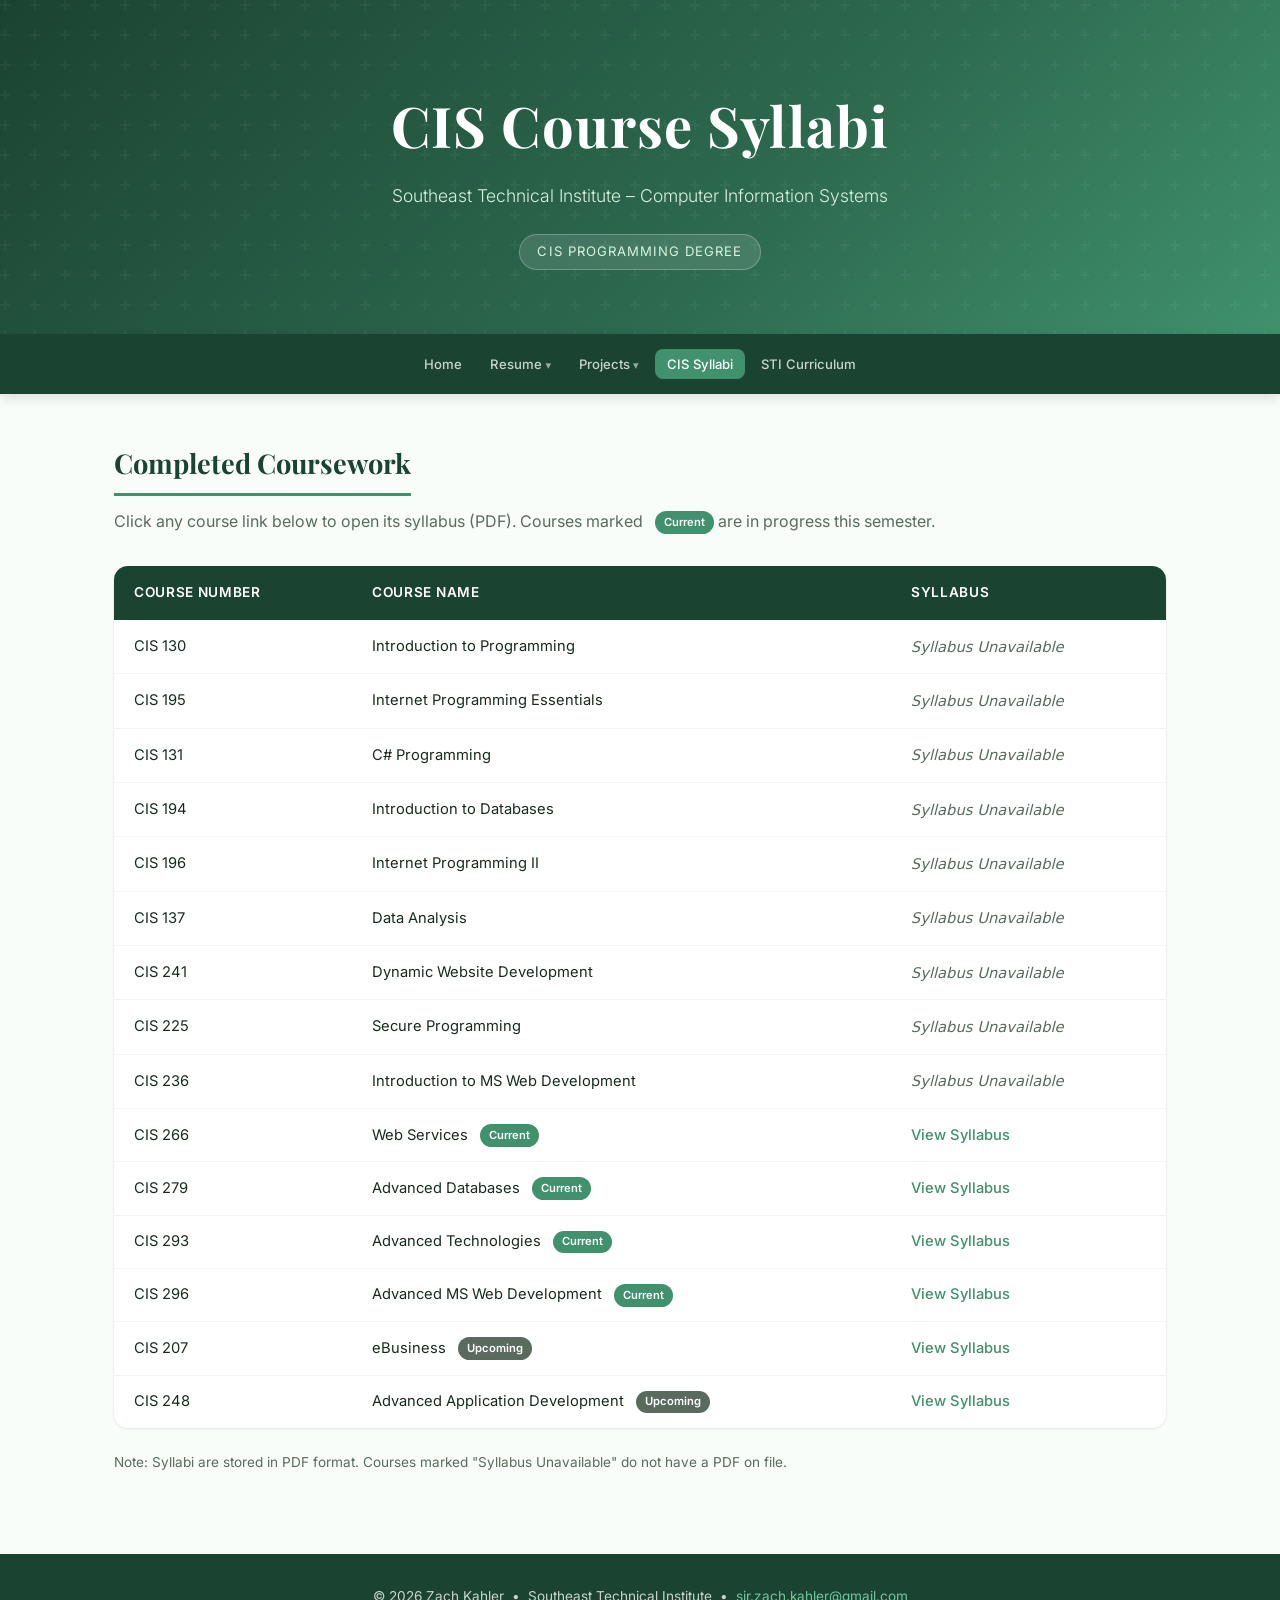
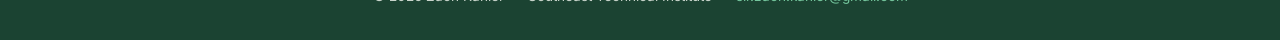
==== commit cb3605ea: "Add upcoming badge for CIS 207 and CIS 248 Co-Authored-By: Claude Sonnet 4.6 <noreply@anthropic.com>" ====
--- a/CIS_Syllabi.html
+++ b/CIS_Syllabi.html
@@ -127,12 +127,12 @@
         </tr>
         <tr>
           <td>CIS 207</td>
-          <td>eBusiness</td>
+          <td>eBusiness <span class="badge-upcoming">Upcoming</span></td>
           <td><a href="CIS_Syllabus/CIS207_Syllabus.pdf" target="_blank">View Syllabus</a></td>
         </tr>
         <tr>
           <td>CIS 248</td>
-          <td>Advanced Application Development</td>
+          <td>Advanced Application Development <span class="badge-upcoming">Upcoming</span></td>
           <td><a href="CIS_Syllabus/CIS248_Syllabus.pdf" target="_blank">View Syllabus</a></td>
         </tr>
 
--- a/style.css
+++ b/style.css
@@ -365,6 +365,18 @@
   vertical-align: middle;
 }
 
+.badge-upcoming {
+  display: inline-block;
+  padding: .15rem .55rem;
+  background: var(--gray-600);
+  color: var(--white);
+  border-radius: 50px;
+  font-size: .7rem;
+  font-weight: 600;
+  margin-left: .5rem;
+  vertical-align: middle;
+}
+
 /* ── Projects Page ───────────────────────────── */
 .project-card {
   background: var(--white);
